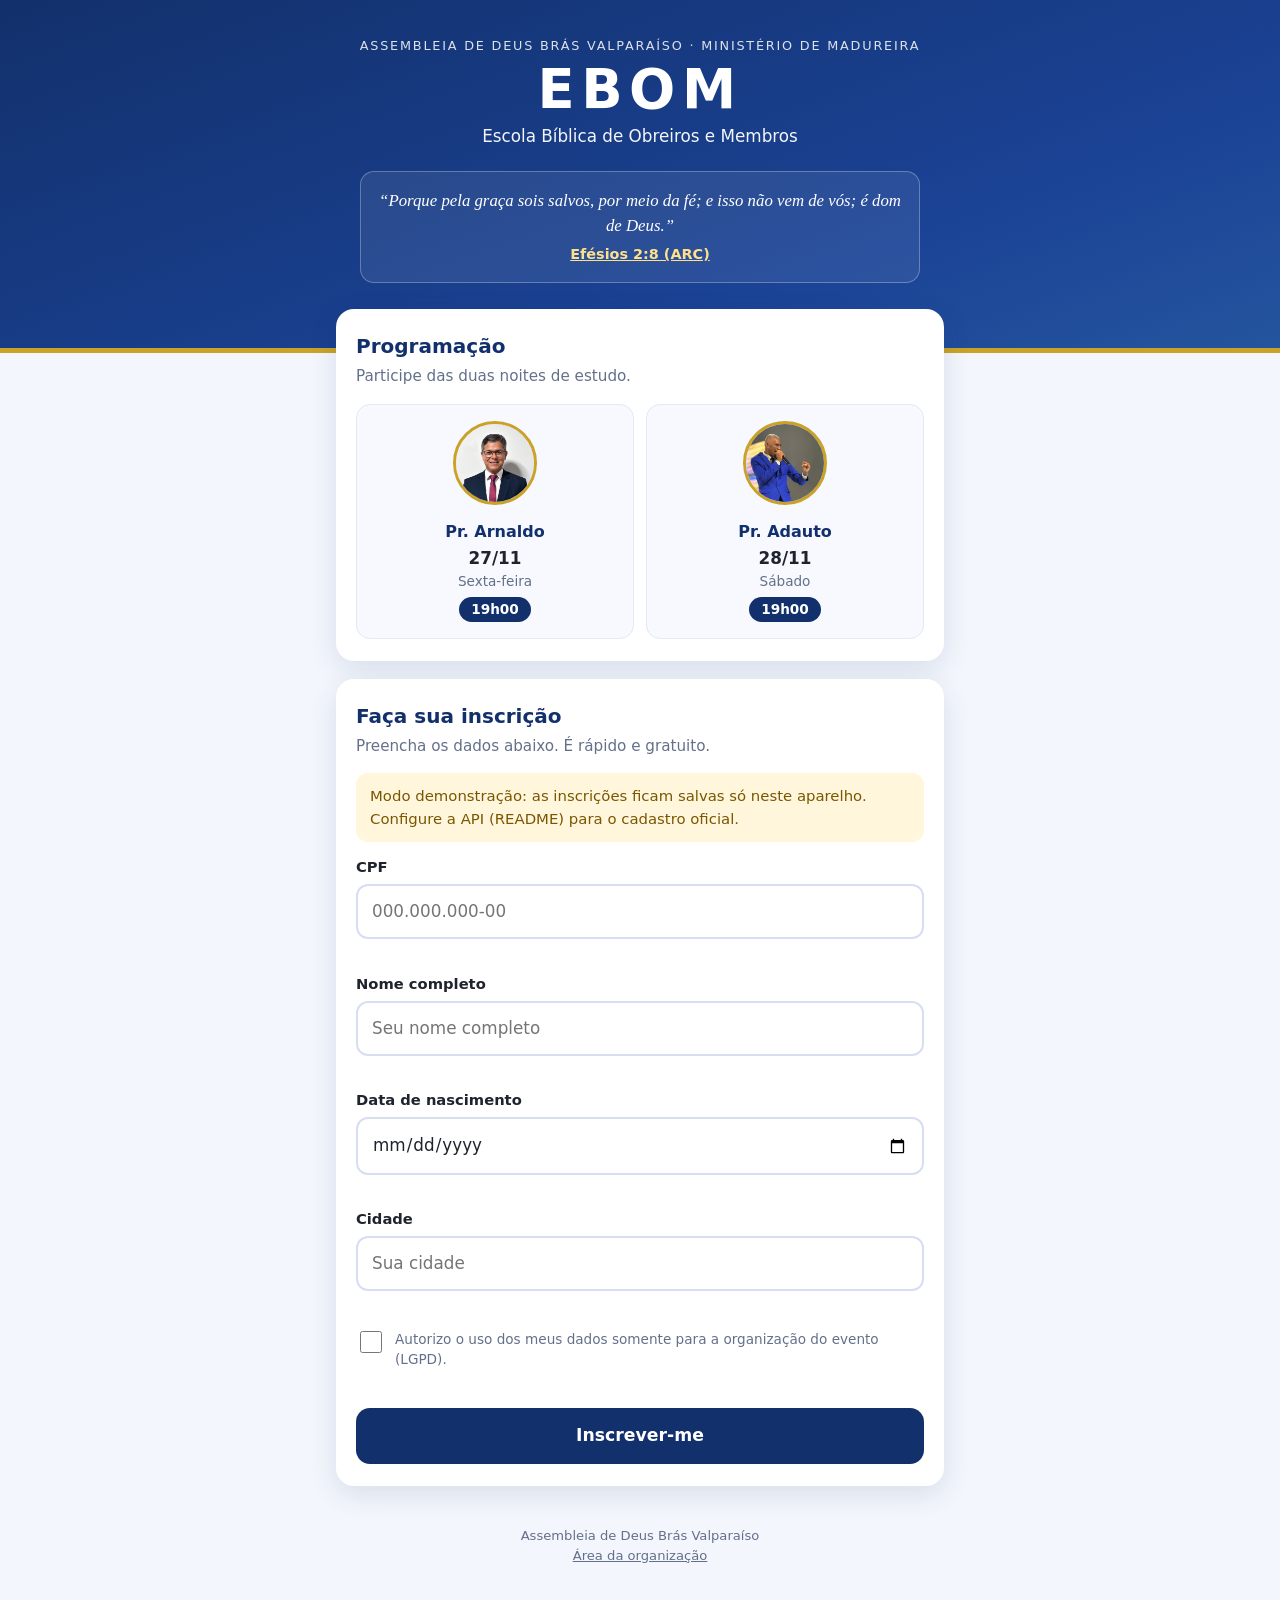
==== index.html @ 8effda09 "Add files via upload" ====
<!DOCTYPE html>
<html lang="pt-BR">
<head>
<meta charset="utf-8">
<meta name="viewport" content="width=device-width, initial-scale=1">
<meta name="theme-color" content="#12306b">
<title>EBOM 2026 — Inscrição</title>
<link rel="stylesheet" href="style.css">
</head>
<body>

<header class="hero">
  <div class="igreja" id="hIgreja"></div>
  <h1>EBOM</h1>
  <p class="sub">Escola Bíblica de Obreiros e Membros</p>
  <blockquote class="verse" style="margin-bottom:0">
    “<span id="hTema"></span>”
    <a id="hRef" target="_blank" rel="noopener"></a>
  </blockquote>
</header>

<main>
  <section class="card">
    <h2>Programação</h2>
    <p class="lead">Participe das duas noites de estudo.</p>
    <div class="dias" id="dias"></div>
  </section>

  <section class="card" id="formCard">
    <h2>Faça sua inscrição</h2>
    <p class="lead">Preencha os dados abaixo. É rápido e gratuito.</p>
    <div class="alerta demo hidden" id="demoAviso">Modo demonstração: as inscrições ficam salvas só neste aparelho. Configure a API (README) para o cadastro oficial.</div>

    <form id="form" novalidate autocomplete="off">
      <label for="cpf">CPF</label>
      <input id="cpf" inputmode="numeric" placeholder="000.000.000-00" maxlength="14" autocomplete="off">
      <div class="dica" id="dCpf"></div>

      <label for="nome">Nome completo</label>
      <input id="nome" placeholder="Seu nome completo" autocomplete="name">
      <div class="dica" id="dNome"></div>

      <label for="nasc">Data de nascimento</label>
      <input id="nasc" type="date" min="1900-01-01" autocomplete="bday">
      <div class="dica" id="dNasc"></div>

      <label for="cidade">Cidade</label>
      <input id="cidade" list="cidades" placeholder="Sua cidade" autocomplete="address-level2">
      <datalist id="cidades">
        <option>Valparaíso</option><option>Guararapes</option><option>Araçatuba</option>
        <option>Andradina</option><option>Birigui</option><option>Penápolis</option><option>Bilac</option>
      </datalist>
      <div class="dica" id="dCidade"></div>

      <label class="consent"><input type="checkbox" id="lgpd">
        <span>Autorizo o uso dos meus dados somente para a organização do evento (LGPD).</span></label>
      <div class="dica" id="dLgpd"></div>

      <div class="alerta erro hidden" id="erroGeral"></div>
      <button class="btn" id="btnEnviar" type="submit">Inscrever-me</button>
    </form>
  </section>

  <section class="card resultado hidden" id="resCard">
    <div class="selo" id="resSelo">✓</div>
    <h2 id="resTitulo"></h2>
    <p class="lead" id="resTexto"></p>
    <div class="resumo" id="resResumo"></div>
    <button class="btn ouro" id="btnAbrir" type="button">📄 Abrir comprovante (PDF)</button>
    <button class="btn claro" id="btnBaixar" type="button">⬇ Baixar comprovante</button>
    <button class="btn claro" id="btnNova" type="button">Nova inscrição</button>
  </section>
</main>

<footer>
  <span id="fRodape"></span><br>
  <a href="admin.html">Área da organização</a>
</footer>

<script src="config.js"></script>
<script src="common.js"></script>
<script>
(function(){
  const $ = (id)=>document.getElementById(id);
  const X = window.EBOM, E = X.E;

  /* ---- conteúdo do evento ---- */
  $('hIgreja').textContent = E.igreja + ' · ' + E.ministerio;
  $('hTema').textContent = E.tema;
  $('hRef').textContent = E.referencia + ' (ARC)'; $('hRef').href = E.referenciaUrl;
  $('fRodape').textContent = E.igreja;
  $('dias').innerHTML = E.dias.map(d=>`
    <div class="dia">
      <img src="${d.foto}" alt="${d.pastor}">
      <div class="pastor">${d.pastor}</div>
      <div class="data">${X.fmtData(d.data).slice(0,5)}</div>
      <div class="sem">${d.diaSemana}</div>
      <span class="hora">${d.hora.replace(':','h')}</span>
    </div>`).join('');
  if (X.Api.demo) $('demoAviso').classList.remove('hidden');

  /* ---- máscara e verificação do CPF ---- */
  const cpf = $('cpf');
  cpf.addEventListener('input', ()=>{ cpf.value = X.fmtCpf(cpf.value); dica('dCpf',''); cpf.classList.remove('invalido'); });
  cpf.addEventListener('blur', async ()=>{
    if (X.onlyDigits(cpf.value).length !== 11) return;
    if (!X.validaCpf(cpf.value)) return dica('dCpf','CPF inválido. Confira os números.','erro', cpf);
    try {
      const r = await X.Api.call({acao:'existe', cpf: X.onlyDigits(cpf.value)});
      if (r.ok && r.existe) dica('dCpf','Este CPF já está inscrito. Informe a data de nascimento para abrir seu comprovante.','aviso');
    } catch(e){}
  });

  function dica(id, msg, tipo, campo){
    const el = $(id); el.textContent = msg; el.className = 'dica' + (tipo ? ' '+tipo : '');
    if (campo) campo.classList.toggle('invalido', tipo==='erro');
  }

  /* ---- envio ---- */
  let docAtual = null;
  $('form').addEventListener('submit', async (ev)=>{
    ev.preventDefault();
    $('erroGeral').classList.add('hidden');
    let ok = true;
    const v = { cpf:X.onlyDigits(cpf.value), nome:X.limpa($('nome').value), nascimento:$('nasc').value, cidade:X.limpa($('cidade').value) };
    ['dCpf','dNome','dNasc','dCidade','dLgpd'].forEach(i=>dica(i,''));
    if (!X.validaCpf(v.cpf))            { dica('dCpf','Informe um CPF válido.','erro',cpf); ok=false; }
    if (!X.validaNome(v.nome))          { dica('dNome','Informe nome e sobrenome (somente letras).','erro',$('nome')); ok=false; }
    if (!X.validaNascimento(v.nascimento)) { dica('dNasc','Informe uma data de nascimento válida.','erro',$('nasc')); ok=false; }
    if (!X.validaCidade(v.cidade))      { dica('dCidade','Informe sua cidade.','erro',$('cidade')); ok=false; }
    if (!$('lgpd').checked)             { dica('dLgpd','Marque a autorização para continuar.','erro'); ok=false; }
    if (!ok) return;

    const btn = $('btnEnviar'); btn.disabled = true; btn.textContent = 'Enviando…';
    try {
      const r = await X.Api.call({acao:'inscrever', ...v, consentimento:true});
      if (!r.ok) {
        const g = $('erroGeral'); g.textContent = r.erro || 'Não foi possível concluir a inscrição.'; g.classList.remove('hidden');
        if (r.codigo === 'CPF_EXISTE') dica('dNasc','Confira a data de nascimento usada na inscrição.','erro',$('nasc'));
        return;
      }
      await mostrarResultado(r.registro, r.jaCadastrado);
    } catch(e){
      const g = $('erroGeral'); g.textContent = 'Sem conexão com o servidor. Verifique a internet e tente novamente.'; g.classList.remove('hidden');
    } finally { btn.disabled = false; btn.textContent = 'Inscrever-me'; }
  });

  async function mostrarResultado(reg, ja){
    $('formCard').classList.add('hidden'); $('resCard').classList.remove('hidden');
    $('resSelo').textContent = ja ? '!' : '✓'; $('resSelo').classList.toggle('aviso', !!ja);
    $('resTitulo').textContent = ja ? 'Você já está inscrito(a)!' : 'Inscrição confirmada!';
    $('resTexto').textContent = ja ? 'Encontramos seu cadastro. Abra seu comprovante abaixo.' : 'Que a graça do Senhor te acompanhe. Guarde seu comprovante.';
    $('resResumo').innerHTML = `
      <div><span>Protocolo</span><b>${reg.protocolo}</b></div>
      <div><span>Nome</span><b>${esc(reg.nome)}</b></div>
      <div><span>CPF</span><b>${X.maskCpf(reg.cpf)}</b></div>
      <div><span>Cidade</span><b>${esc(reg.cidade)}</b></div>`;
    window.scrollTo({top:0,behavior:'smooth'});
    $('btnAbrir').disabled = $('btnBaixar').disabled = true;
    try {
      docAtual = await X.gerarComprovante(reg);
      $('btnAbrir').disabled = $('btnBaixar').disabled = false;
      // no computador abre automaticamente; no celular o toque no botão evita bloqueio do navegador
      if (window.matchMedia('(pointer:fine)').matches) abrir();
    } catch(e){ const g=$('resTexto'); g.textContent='Inscrição registrada, mas não foi possível gerar o PDF agora. Tente novamente com internet.'; }
    $('btnBaixar').dataset.nome = `Comprovante-EBOM-${reg.protocolo}.pdf`;
  }
  function abrir(){ if(!docAtual) return; const w = window.open(docAtual.output('bloburl'),'_blank'); if(!w) baixar(); }
  function baixar(){ if(docAtual) docAtual.save($('btnBaixar').dataset.nome || 'Comprovante-EBOM.pdf'); }
  $('btnAbrir').onclick = abrir; $('btnBaixar').onclick = baixar;
  $('btnNova').onclick = ()=>{ $('form').reset(); ['dCpf','dNome','dNasc','dCidade','dLgpd'].forEach(i=>dica(i,'')); $('resCard').classList.add('hidden'); $('formCard').classList.remove('hidden'); docAtual=null; window.scrollTo({top:0}); };
  const esc = (s)=>String(s).replace(/[&<>"]/g,c=>({'&':'&amp;','<':'&lt;','>':'&gt;','"':'&quot;'}[c]));
})();
</script>
</body>
</html>
---- style.css ----
:root{
  --azul:#12306b; --azul2:#1d4aa3; --dourado:#c9a227; --fundo:#f3f6fc; --texto:#1e232d; --cinza:#64708a;
  --ok:#1a7f4b; --erro:#b3261e; --raio:18px; --sombra:0 8px 28px rgba(18,48,107,.12);
}
*{box-sizing:border-box}
html{-webkit-text-size-adjust:100%}
body{margin:0;font-family:system-ui,-apple-system,"Segoe UI",Roboto,Arial,sans-serif;background:var(--fundo);color:var(--texto);line-height:1.5}
a{color:var(--azul2)}
.hidden{display:none!important}

.hero{background:linear-gradient(160deg,var(--azul) 0%,#1b4396 70%,#25559e 100%);color:#fff;text-align:center;padding:36px 20px 70px;position:relative}
.hero::after{content:"";position:absolute;left:0;right:0;bottom:0;height:5px;background:var(--dourado)}
.hero .igreja{font-size:.8rem;letter-spacing:.14em;text-transform:uppercase;opacity:.85}
.hero h1{margin:8px 0 0;font-size:3.4rem;letter-spacing:.12em;line-height:1}
.hero .sub{margin:6px 0 0;font-size:1.05rem;opacity:.95}
.verse{max-width:560px;margin:22px auto 0;padding:16px 18px;border:1px solid rgba(255,255,255,.28);border-radius:14px;background:rgba(255,255,255,.08);font-family:Georgia,serif;font-style:italic;font-size:1.05rem}
.verse a{display:block;margin-top:6px;color:#ffe08a;font-style:normal;font-family:system-ui,sans-serif;font-size:.9rem;font-weight:600}

main{max-width:640px;margin:-44px auto 40px;padding:0 16px;position:relative}
.card{background:#fff;border-radius:var(--raio);box-shadow:var(--sombra);padding:22px 20px;margin-bottom:18px}
.card h2{margin:0 0 4px;font-size:1.25rem;color:var(--azul)}
.card .lead{margin:0 0 16px;color:var(--cinza);font-size:.95rem}

.dias{display:grid;grid-template-columns:1fr 1fr;gap:12px}
.dia{text-align:center;padding:16px 8px;border-radius:14px;background:#f7f9fe;border:1px solid #e1e8f6}
.dia img{width:84px;height:84px;object-fit:cover;object-position:center 18%;border-radius:50%;border:3px solid var(--dourado);background:#dde5f5}
.dia .pastor{font-weight:700;color:var(--azul);margin-top:8px}
.dia .data{font-size:1.05rem;font-weight:700;margin-top:2px}
.dia .sem{font-size:.85rem;color:var(--cinza)}
.dia .hora{display:inline-block;margin-top:6px;padding:2px 12px;border-radius:99px;background:var(--azul);color:#fff;font-size:.85rem;font-weight:600}

label{display:block;font-weight:600;font-size:.92rem;margin:14px 0 6px}
input{width:100%;font:inherit;font-size:1.05rem;padding:13px 14px;border:2px solid #d7def0;border-radius:12px;background:#fff;color:var(--texto);transition:border-color .15s,box-shadow .15s}
input:focus{outline:none;border-color:var(--azul2);box-shadow:0 0 0 4px rgba(29,74,163,.15)}
input.invalido{border-color:var(--erro)}
.dica{font-size:.82rem;margin-top:5px;min-height:1.1em;color:var(--cinza)}
.dica.erro{color:var(--erro)}
.dica.aviso{color:#8a5a00}
.consent{display:flex;gap:10px;align-items:flex-start;font-weight:400;font-size:.85rem;color:var(--cinza);margin-top:18px}
.consent input{width:22px;height:22px;margin-top:2px;flex:none;accent-color:var(--azul)}

.btn{display:block;width:100%;margin-top:18px;padding:15px 18px;border:0;border-radius:14px;font:inherit;font-size:1.08rem;font-weight:700;cursor:pointer;background:var(--azul);color:#fff;text-align:center;text-decoration:none;transition:transform .1s,background .15s}
.btn:hover{background:var(--azul2)}
.btn:active{transform:scale(.98)}
.btn:disabled{opacity:.6;cursor:wait}
.btn.ouro{background:var(--dourado);color:#241b00}
.btn.ouro:hover{background:#d8b43a}
.btn.claro{background:#eaf0fb;color:var(--azul)}
.btn.claro:hover{background:#dbe5f7}

.alerta{border-radius:12px;padding:12px 14px;font-size:.93rem;margin-top:14px}
.alerta.erro{background:#fdeceb;color:var(--erro)}
.alerta.demo{background:#fff6dc;color:#7a5600}

.resultado{text-align:center}
.selo{width:70px;height:70px;border-radius:50%;margin:0 auto 10px;display:grid;place-items:center;font-size:2.2rem;color:#fff;background:var(--ok)}
.selo.aviso{background:var(--dourado);color:#241b00}
.resultado h2{font-size:1.4rem}
.resumo{text-align:left;background:#f7f9fe;border:1px solid #e1e8f6;border-radius:12px;padding:12px 14px;margin:16px 0 0;font-size:.95rem}
.resumo div{display:flex;justify-content:space-between;gap:10px;padding:4px 0;border-bottom:1px dashed #dbe3f3}
.resumo div:last-child{border:0}
.resumo b{color:var(--azul)}

footer{text-align:center;color:var(--cinza);font-size:.82rem;padding:0 16px 36px}
footer a{color:var(--cinza)}

/* admin */
.wide{max-width:1100px}
.kpis{display:grid;grid-template-columns:repeat(auto-fit,minmax(150px,1fr));gap:12px;margin-bottom:16px}
.kpi{background:#f7f9fe;border:1px solid #e1e8f6;border-radius:14px;padding:14px;text-align:center}
.kpi b{display:block;font-size:2rem;color:var(--azul);line-height:1.1}
.kpi span{font-size:.82rem;color:var(--cinza)}
.barra{display:flex;flex-wrap:wrap;gap:10px;margin-bottom:12px}
.barra input{flex:1 1 220px}
.barra .btn{margin:0;width:auto;flex:0 0 auto;padding:12px 16px;font-size:.95rem}
.tabela{overflow-x:auto;border-radius:12px;border:1px solid #e1e8f6}
table{border-collapse:collapse;width:100%;font-size:.9rem;min-width:760px}
th{background:var(--azul);color:#fff;text-align:left;padding:10px;position:sticky;top:0}
td{padding:9px 10px;border-bottom:1px solid #edf1fa}
tr:nth-child(even) td{background:#f7f9fe}

@media (max-width:420px){
  .hero h1{font-size:2.8rem}
  .dia img{width:70px;height:70px}
  .dias{gap:8px}
}
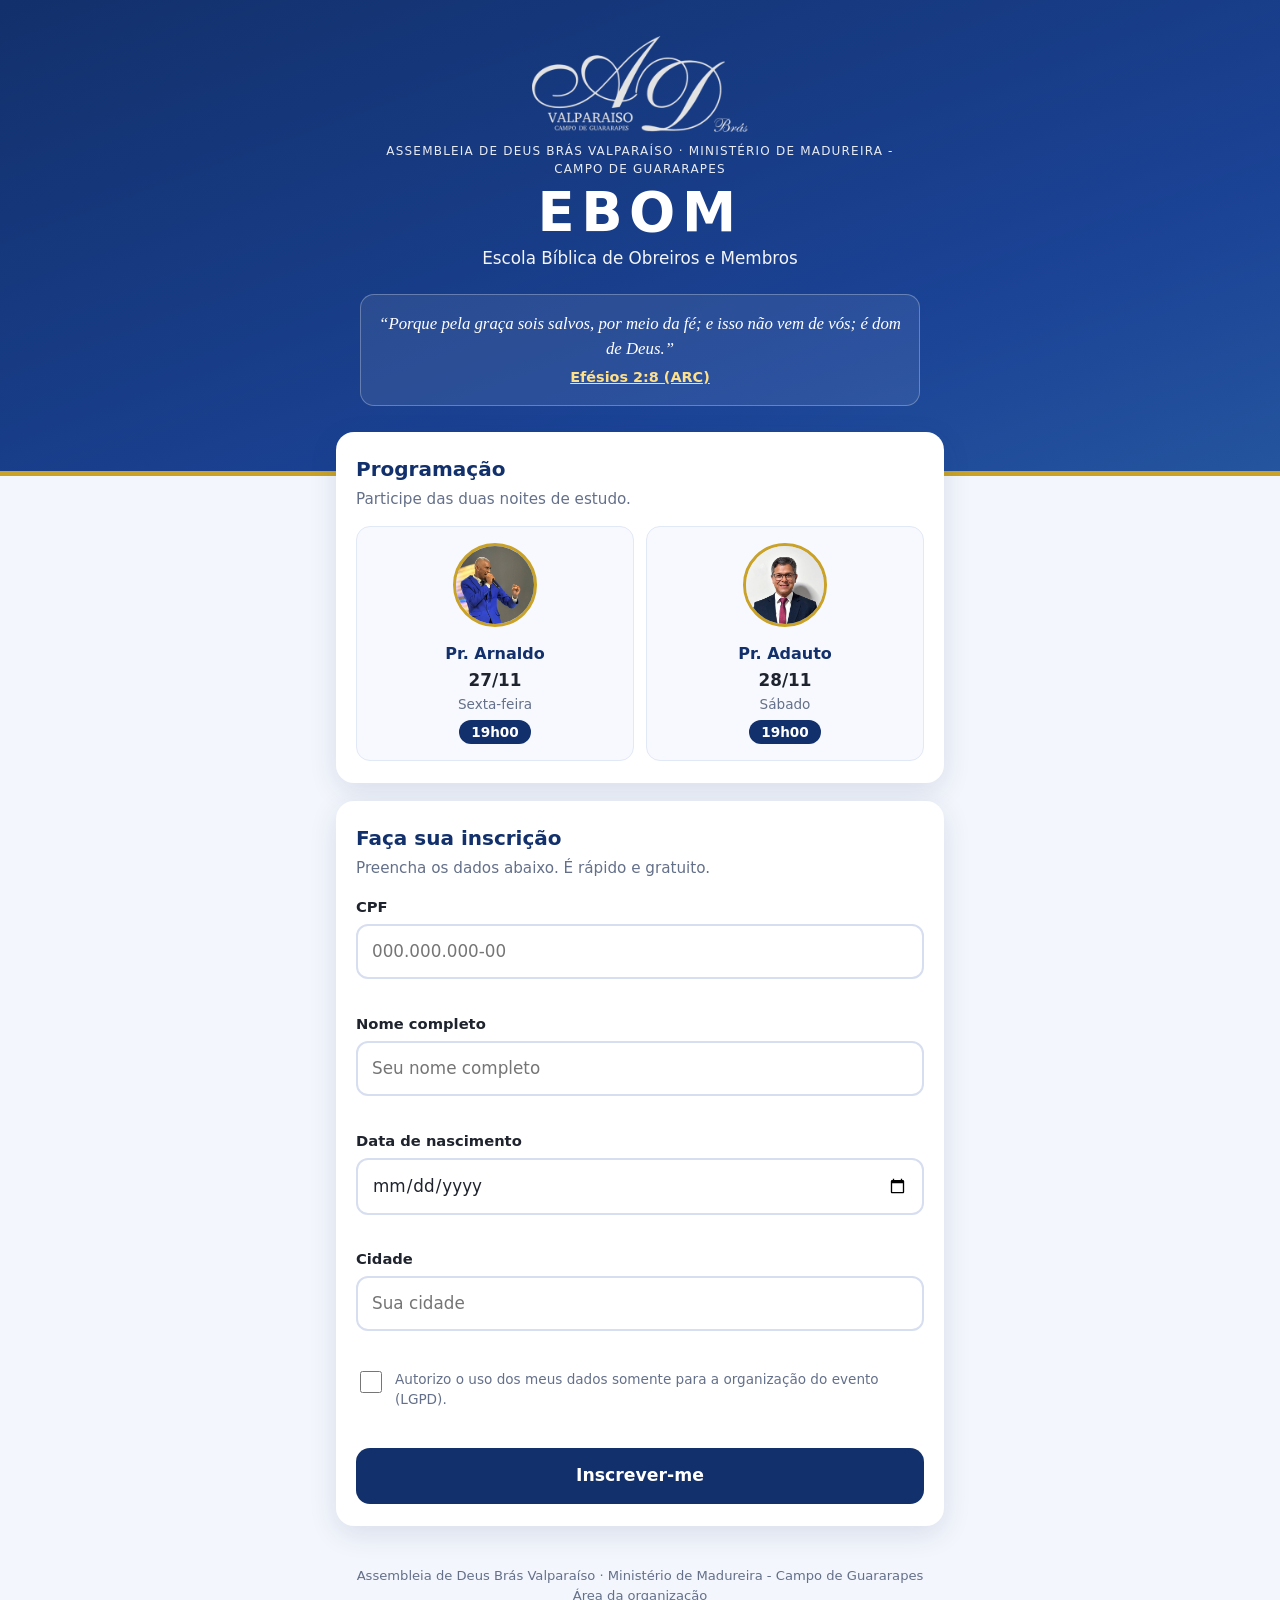
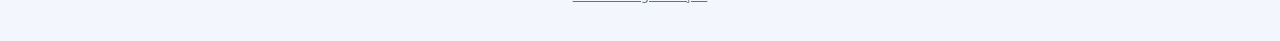
==== commit 463dba85: "Adiciona logo da igreja e novo nome (Campo de Guararapes) Co-Authored-By: Claude Sonnet 5.5 <noreply" ====
--- a/index.html
+++ b/index.html
@@ -10,6 +10,7 @@
 <body>
 
 <header class="hero">
+  <img class="logo" id="hLogo" alt="Assembleia de Deus Brás Valparaíso">
   <div class="igreja" id="hIgreja"></div>
   <h1>EBOM</h1>
   <p class="sub">Escola Bíblica de Obreiros e Membros</p>
@@ -85,10 +86,11 @@
   const X = window.EBOM, E = X.E;
 
   /* ---- conteúdo do evento ---- */
+  $('hLogo').src = E.logo;
   $('hIgreja').textContent = E.igreja + ' · ' + E.ministerio;
   $('hTema').textContent = E.tema;
   $('hRef').textContent = E.referencia + ' (ARC)'; $('hRef').href = E.referenciaUrl;
-  $('fRodape').textContent = E.igreja;
+  $('fRodape').textContent = E.igreja + ' · ' + E.ministerio;
   $('dias').innerHTML = E.dias.map(d=>`
     <div class="dia">
       <img src="${d.foto}" alt="${d.pastor}">
--- a/style.css
+++ b/style.css
@@ -10,7 +10,8 @@
 
 .hero{background:linear-gradient(160deg,var(--azul) 0%,#1b4396 70%,#25559e 100%);color:#fff;text-align:center;padding:36px 20px 70px;position:relative}
 .hero::after{content:"";position:absolute;left:0;right:0;bottom:0;height:5px;background:var(--dourado)}
-.hero .igreja{font-size:.8rem;letter-spacing:.14em;text-transform:uppercase;opacity:.85}
+.hero .logo{display:block;margin:0 auto 10px;height:96px;width:auto;max-width:80%;object-fit:contain}
+.hero .igreja{font-size:.75rem;letter-spacing:.1em;text-transform:uppercase;opacity:.9;line-height:1.5;max-width:520px;margin:0 auto}
 .hero h1{margin:8px 0 0;font-size:3.4rem;letter-spacing:.12em;line-height:1}
 .hero .sub{margin:6px 0 0;font-size:1.05rem;opacity:.95}
 .verse{max-width:560px;margin:22px auto 0;padding:16px 18px;border:1px solid rgba(255,255,255,.28);border-radius:14px;background:rgba(255,255,255,.08);font-family:Georgia,serif;font-style:italic;font-size:1.05rem}
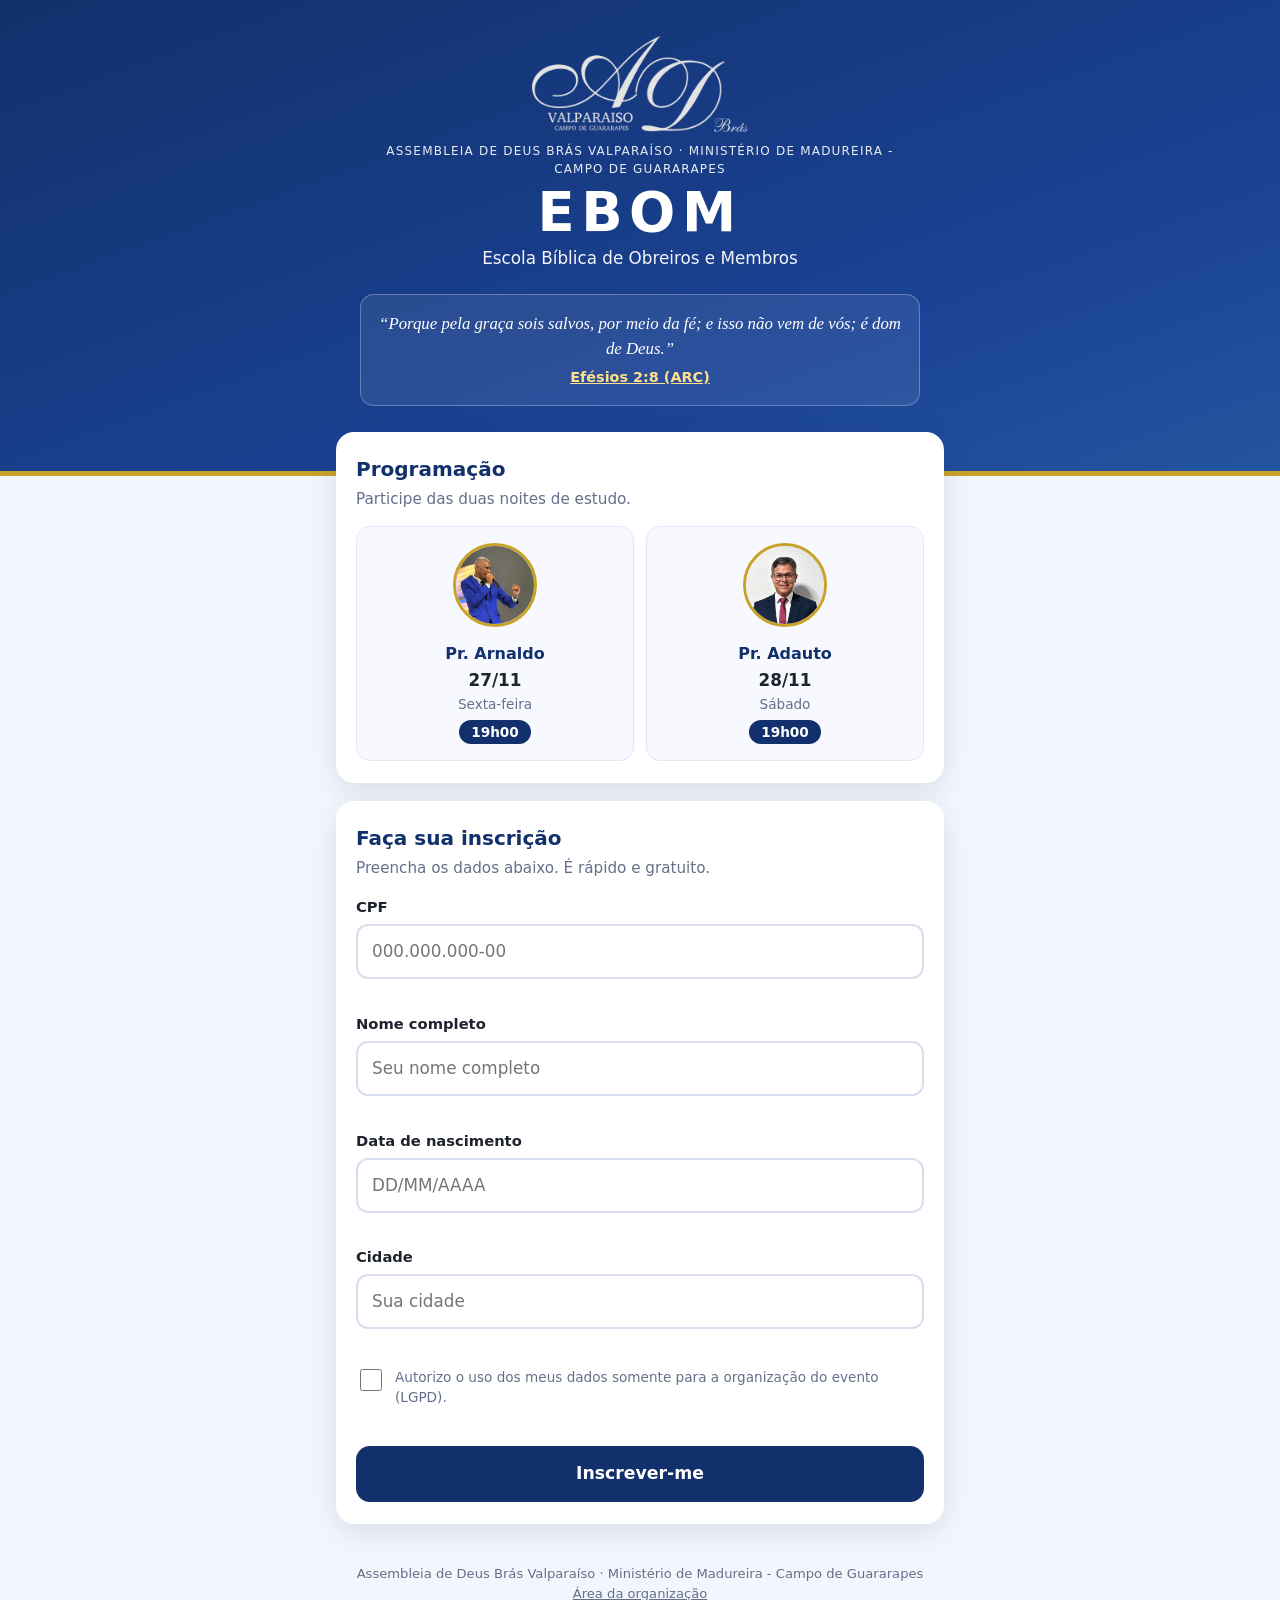
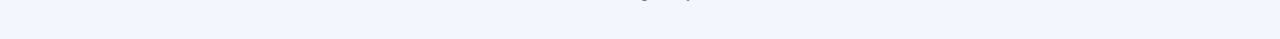
==== commit 03e8cfe0: "Data de nascimento digitável (DD/MM/AAAA) com máscara Co-Authored-By: Claude Sonnet 5.5 <noreply@ant" ====
--- a/index.html
+++ b/index.html
@@ -42,7 +42,7 @@
       <div class="dica" id="dNome"></div>
 
       <label for="nasc">Data de nascimento</label>
-      <input id="nasc" type="date" min="1900-01-01" autocomplete="bday">
+      <input id="nasc" type="text" inputmode="numeric" maxlength="10" placeholder="DD/MM/AAAA" autocomplete="bday">
       <div class="dica" id="dNasc"></div>
 
       <label for="cidade">Cidade</label>
@@ -84,6 +84,12 @@
 (function(){
   const $ = (id)=>document.getElementById(id);
   const X = window.EBOM, E = X.E;
+    // Data de nascimento digitada (DD/MM/AAAA) com máscara automática
+    function nascIso(){ const m=($('nasc').value||'').match(/^(\d{2})\/(\d{2})\/(\d{4})$/); return m ? m[3]+'-'+m[2]+'-'+m[1] : ''; }
+    $('nasc').addEventListener('input', e => {
+      const d = e.target.value.replace(/\D/g,'').slice(0,8);
+      e.target.value = d.length>4 ? d.slice(0,2)+'/'+d.slice(2,4)+'/'+d.slice(4) : d.length>2 ? d.slice(0,2)+'/'+d.slice(2) : d;
+    });
 
   /* ---- conteúdo do evento ---- */
   $('hLogo').src = E.logo;
@@ -124,7 +130,7 @@
     ev.preventDefault();
     $('erroGeral').classList.add('hidden');
     let ok = true;
-    const v = { cpf:X.onlyDigits(cpf.value), nome:X.limpa($('nome').value), nascimento:$('nasc').value, cidade:X.limpa($('cidade').value) };
+    const v = { cpf:X.onlyDigits(cpf.value), nome:X.limpa($('nome').value), nascimento:nascIso(), cidade:X.limpa($('cidade').value) };
     ['dCpf','dNome','dNasc','dCidade','dLgpd'].forEach(i=>dica(i,''));
     if (!X.validaCpf(v.cpf))            { dica('dCpf','Informe um CPF válido.','erro',cpf); ok=false; }
     if (!X.validaNome(v.nome))          { dica('dNome','Informe nome e sobrenome (somente letras).','erro',$('nome')); ok=false; }
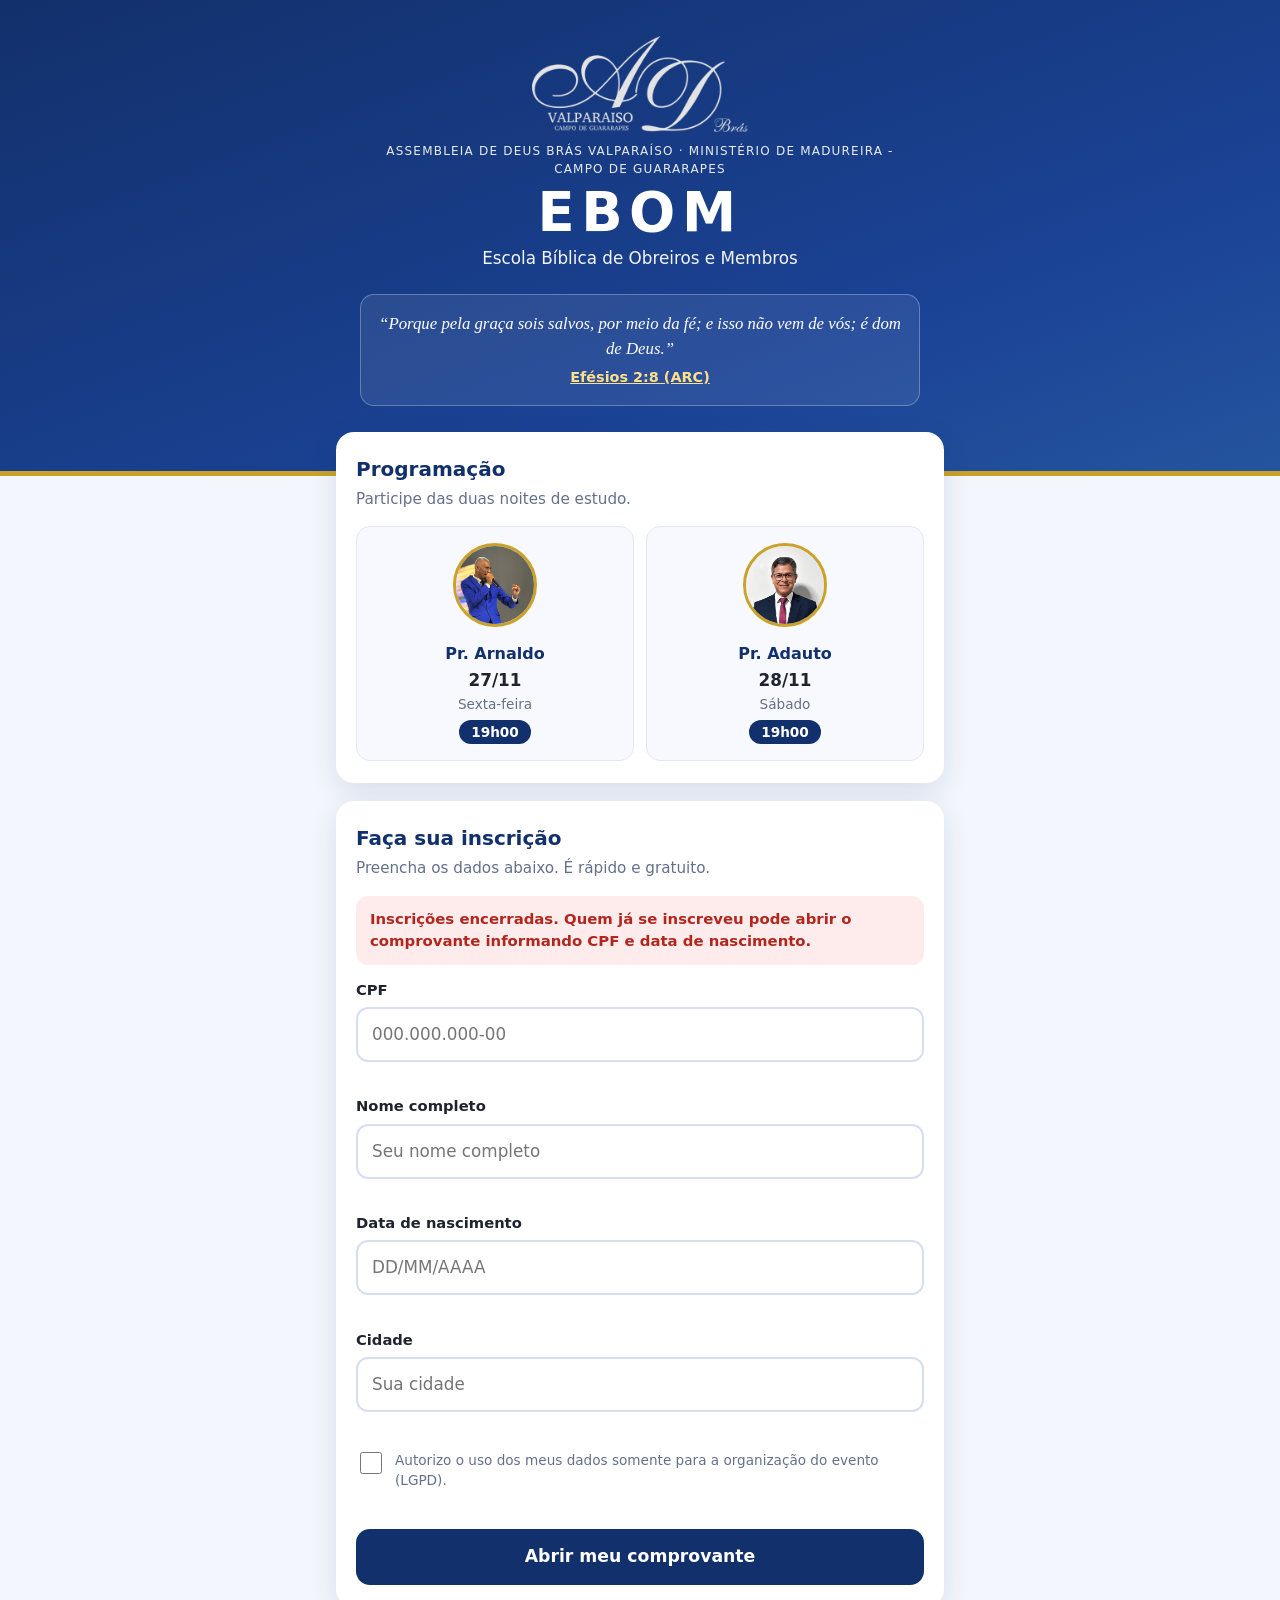
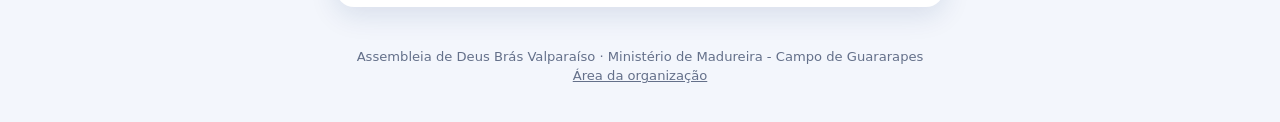
==== commit 99de3837: "Encerra inscrições às 15h30 de 27/11 (site e servidor) Co-Authored-By: Claude Sonnet 5.5 <noreply@an" ====
--- a/index.html
+++ b/index.html
@@ -30,6 +30,7 @@
   <section class="card" id="formCard">
     <h2>Faça sua inscrição</h2>
     <p class="lead">Preencha os dados abaixo. É rápido e gratuito.</p>
+    <div class="alerta aviso hidden" id="prazoAviso"></div>
     <div class="alerta demo hidden" id="demoAviso">Modo demonstração: as inscrições ficam salvas só neste aparelho. Configure a API (README) para o cadastro oficial.</div>
 
     <form id="form" novalidate autocomplete="off">
@@ -107,6 +108,23 @@
     </div>`).join('');
   if (X.Api.demo) $('demoAviso').classList.remove('hidden');
 
+  /* ---- prazo das inscrições (horário de Brasília) ---- */
+  const FIM = window.EBOM_CONFIG.ENCERRA_EM ? new Date(window.EBOM_CONFIG.ENCERRA_EM) : null;
+  const encerrado = ()=> FIM && Date.now() >= FIM.getTime();
+  function prazo(){
+    const el = $('prazoAviso'); if(!FIM) return;
+    el.classList.remove('hidden', 'fim', 'aviso');
+    if (encerrado()) {
+      el.classList.add('fim');
+      el.textContent = 'Inscrições encerradas. Quem já se inscreveu pode abrir o comprovante informando CPF e data de nascimento.';
+      $('btnEnviar').textContent = 'Abrir meu comprovante';
+    } else {
+      el.classList.add('aviso');
+      el.textContent = 'Inscrições abertas até as 15h30 de hoje (27/11).';
+    }
+  }
+  prazo(); setInterval(prazo, 30000);
+
   /* ---- máscara e verificação do CPF ---- */
   const cpf = $('cpf');
   cpf.addEventListener('input', ()=>{ cpf.value = X.fmtCpf(cpf.value); dica('dCpf',''); cpf.classList.remove('invalido'); });
@@ -150,7 +168,7 @@
       await mostrarResultado(r.registro, r.jaCadastrado);
     } catch(e){
       const g = $('erroGeral'); g.textContent = 'Sem conexão com o servidor. Verifique a internet e tente novamente.'; g.classList.remove('hidden');
-    } finally { btn.disabled = false; btn.textContent = 'Inscrever-me'; }
+    } finally { btn.disabled = false; btn.textContent = encerrado() ? 'Abrir meu comprovante' : 'Inscrever-me'; }
   });
 
   async function mostrarResultado(reg, ja){
--- a/style.css
+++ b/style.css
@@ -51,6 +51,8 @@
 
 .alerta{border-radius:12px;padding:12px 14px;font-size:.93rem;margin-top:14px}
 .alerta.erro{background:#fdeceb;color:var(--erro)}
+.alerta.aviso{background:#eaf0fc;color:#12306b}
+.alerta.fim{background:#fdeceb;color:var(--erro);font-weight:600}
 .alerta.demo{background:#fff6dc;color:#7a5600}
 
 .resultado{text-align:center}
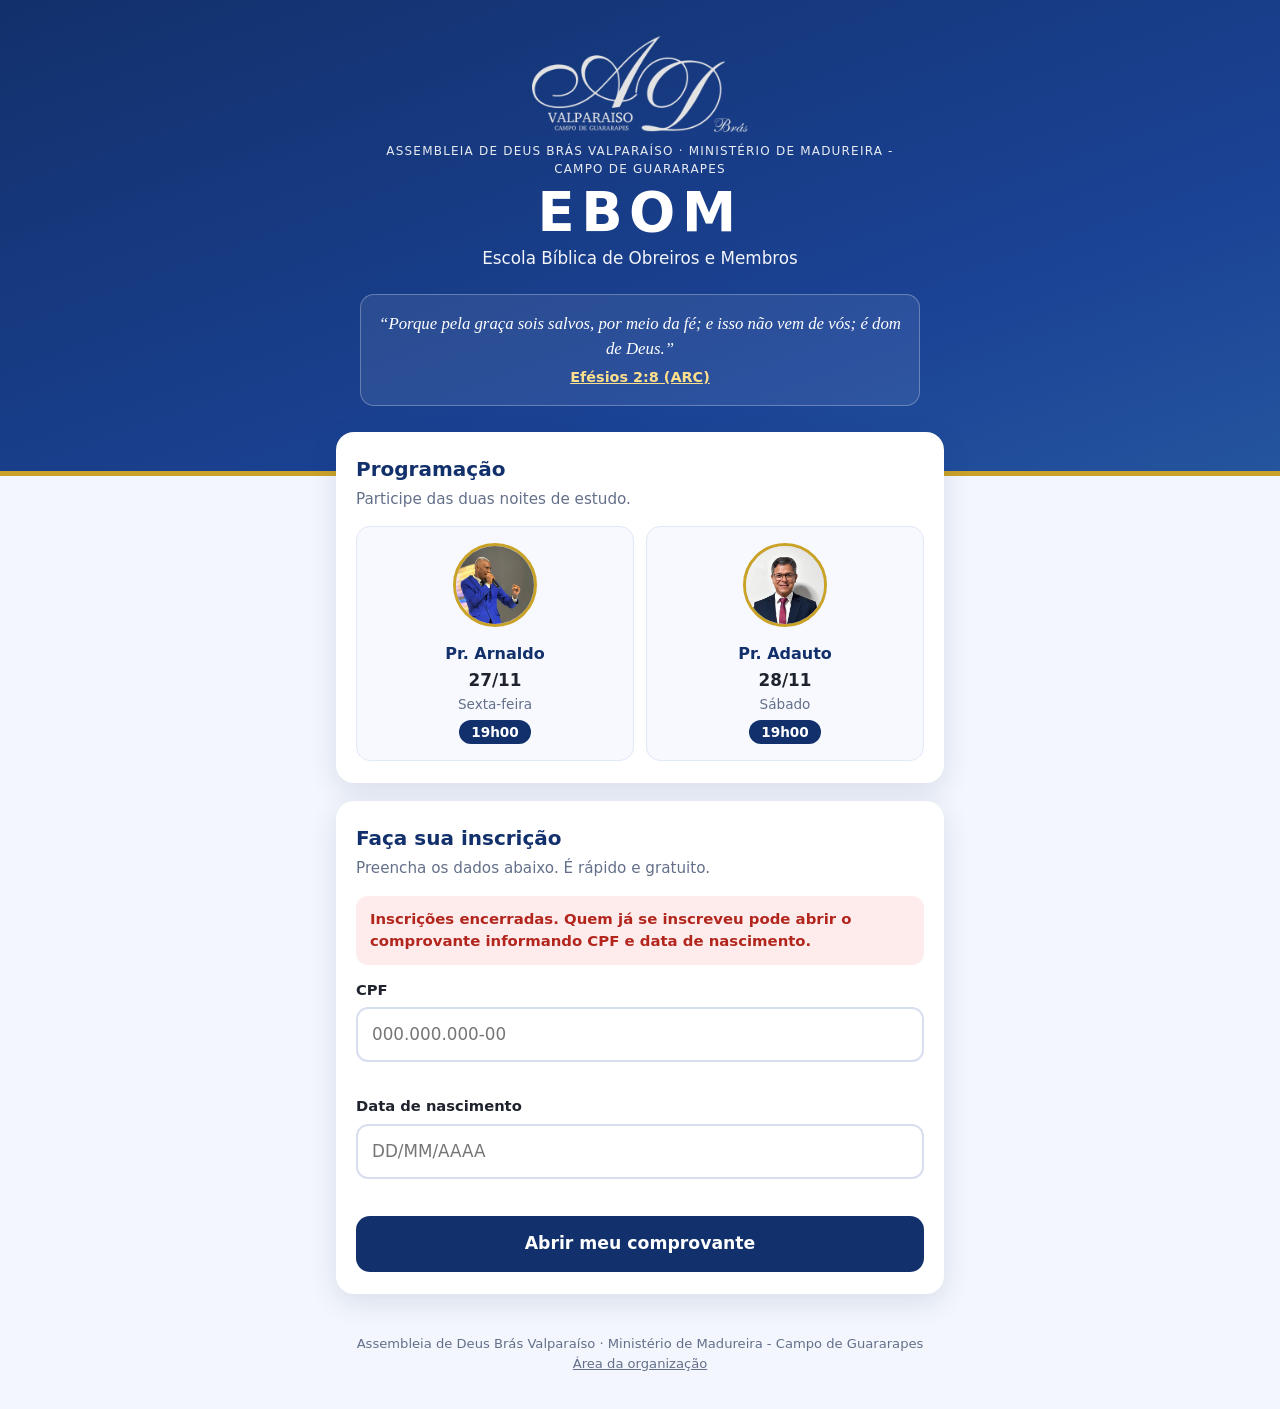
==== commit d679aac4: "Após o encerramento, comprovante só com CPF e data de nascimento Co-Authored-By: Claude Sonnet 5.5 <" ====
--- a/index.html
+++ b/index.html
@@ -38,14 +38,17 @@
       <input id="cpf" inputmode="numeric" placeholder="000.000.000-00" maxlength="14" autocomplete="off">
       <div class="dica" id="dCpf"></div>
 
+      <div id="cNome">
       <label for="nome">Nome completo</label>
       <input id="nome" placeholder="Seu nome completo" autocomplete="name">
       <div class="dica" id="dNome"></div>
+      </div>
 
       <label for="nasc">Data de nascimento</label>
       <input id="nasc" type="text" inputmode="numeric" maxlength="10" placeholder="DD/MM/AAAA" autocomplete="bday">
       <div class="dica" id="dNasc"></div>
 
+      <div id="cResto">
       <label for="cidade">Cidade</label>
       <input id="cidade" list="cidades" placeholder="Sua cidade" autocomplete="address-level2">
       <datalist id="cidades">
@@ -57,6 +60,7 @@
       <label class="consent"><input type="checkbox" id="lgpd">
         <span>Autorizo o uso dos meus dados somente para a organização do evento (LGPD).</span></label>
       <div class="dica" id="dLgpd"></div>
+      </div>
 
       <div class="alerta erro hidden" id="erroGeral"></div>
       <button class="btn" id="btnEnviar" type="submit">Inscrever-me</button>
@@ -110,6 +114,7 @@
 
   /* ---- prazo das inscrições (horário de Brasília) ---- */
   const FIM = window.EBOM_CONFIG.ENCERRA_EM ? new Date(window.EBOM_CONFIG.ENCERRA_EM) : null;
+  let legado = false; // servidor ainda sem a ação 'comprovante': volta ao formulário completo
   const encerrado = ()=> FIM && Date.now() >= FIM.getTime();
   function prazo(){
     const el = $('prazoAviso'); if(!FIM) return;
@@ -118,6 +123,7 @@
       el.classList.add('fim');
       el.textContent = 'Inscrições encerradas. Quem já se inscreveu pode abrir o comprovante informando CPF e data de nascimento.';
       $('btnEnviar').textContent = 'Abrir meu comprovante';
+      if (!legado) { $('cNome').classList.add('hidden'); $('cResto').classList.add('hidden'); }
     } else {
       el.classList.add('aviso');
       el.textContent = 'Inscrições abertas até as 15h30 de hoje (27/11).';
@@ -148,6 +154,7 @@
     ev.preventDefault();
     $('erroGeral').classList.add('hidden');
     let ok = true;
+    if (encerrado() && !legado) return comprovanteSo();
     const v = { cpf:X.onlyDigits(cpf.value), nome:X.limpa($('nome').value), nascimento:nascIso(), cidade:X.limpa($('cidade').value) };
     ['dCpf','dNome','dNasc','dCidade','dLgpd'].forEach(i=>dica(i,''));
     if (!X.validaCpf(v.cpf))            { dica('dCpf','Informe um CPF válido.','erro',cpf); ok=false; }
@@ -170,6 +177,26 @@
       const g = $('erroGeral'); g.textContent = 'Sem conexão com o servidor. Verifique a internet e tente novamente.'; g.classList.remove('hidden');
     } finally { btn.disabled = false; btn.textContent = encerrado() ? 'Abrir meu comprovante' : 'Inscrever-me'; }
   });
+
+  /* ---- após o encerramento: só CPF + data de nascimento ---- */
+  async function comprovanteSo(){
+    const c = X.onlyDigits(cpf.value), n = nascIso();
+    ['dCpf','dNasc'].forEach(i=>dica(i,''));
+    let ok = true;
+    if (!X.validaCpf(c))        { dica('dCpf','Informe um CPF válido.','erro',cpf); ok=false; }
+    if (!X.validaNascimento(n)) { dica('dNasc','Informe uma data de nascimento válida.','erro',$('nasc')); ok=false; }
+    if (!ok) return;
+    const btn = $('btnEnviar'); btn.disabled = true; btn.textContent = 'Buscando…';
+    const g = $('erroGeral');
+    try {
+      const r = await X.Api.call({acao:'comprovante', cpf:c, nascimento:n});
+      if (!r.ok && r.erro === 'Ação desconhecida.') { legado = true; $('cNome').classList.remove('hidden'); $('cResto').classList.remove('hidden'); g.textContent = 'Preencha também nome e cidade para abrir o comprovante.'; g.classList.remove('hidden'); return; }
+      if (!r.ok) { g.textContent = r.erro || 'Não foi possível abrir o comprovante.'; g.classList.remove('hidden'); return; }
+      await mostrarResultado(r.registro, true);
+    } catch(e){
+      g.textContent = 'Sem conexão com o servidor. Verifique a internet e tente novamente.'; g.classList.remove('hidden');
+    } finally { btn.disabled = false; btn.textContent = 'Abrir meu comprovante'; }
+  }
 
   async function mostrarResultado(reg, ja){
     $('formCard').classList.add('hidden'); $('resCard').classList.remove('hidden');
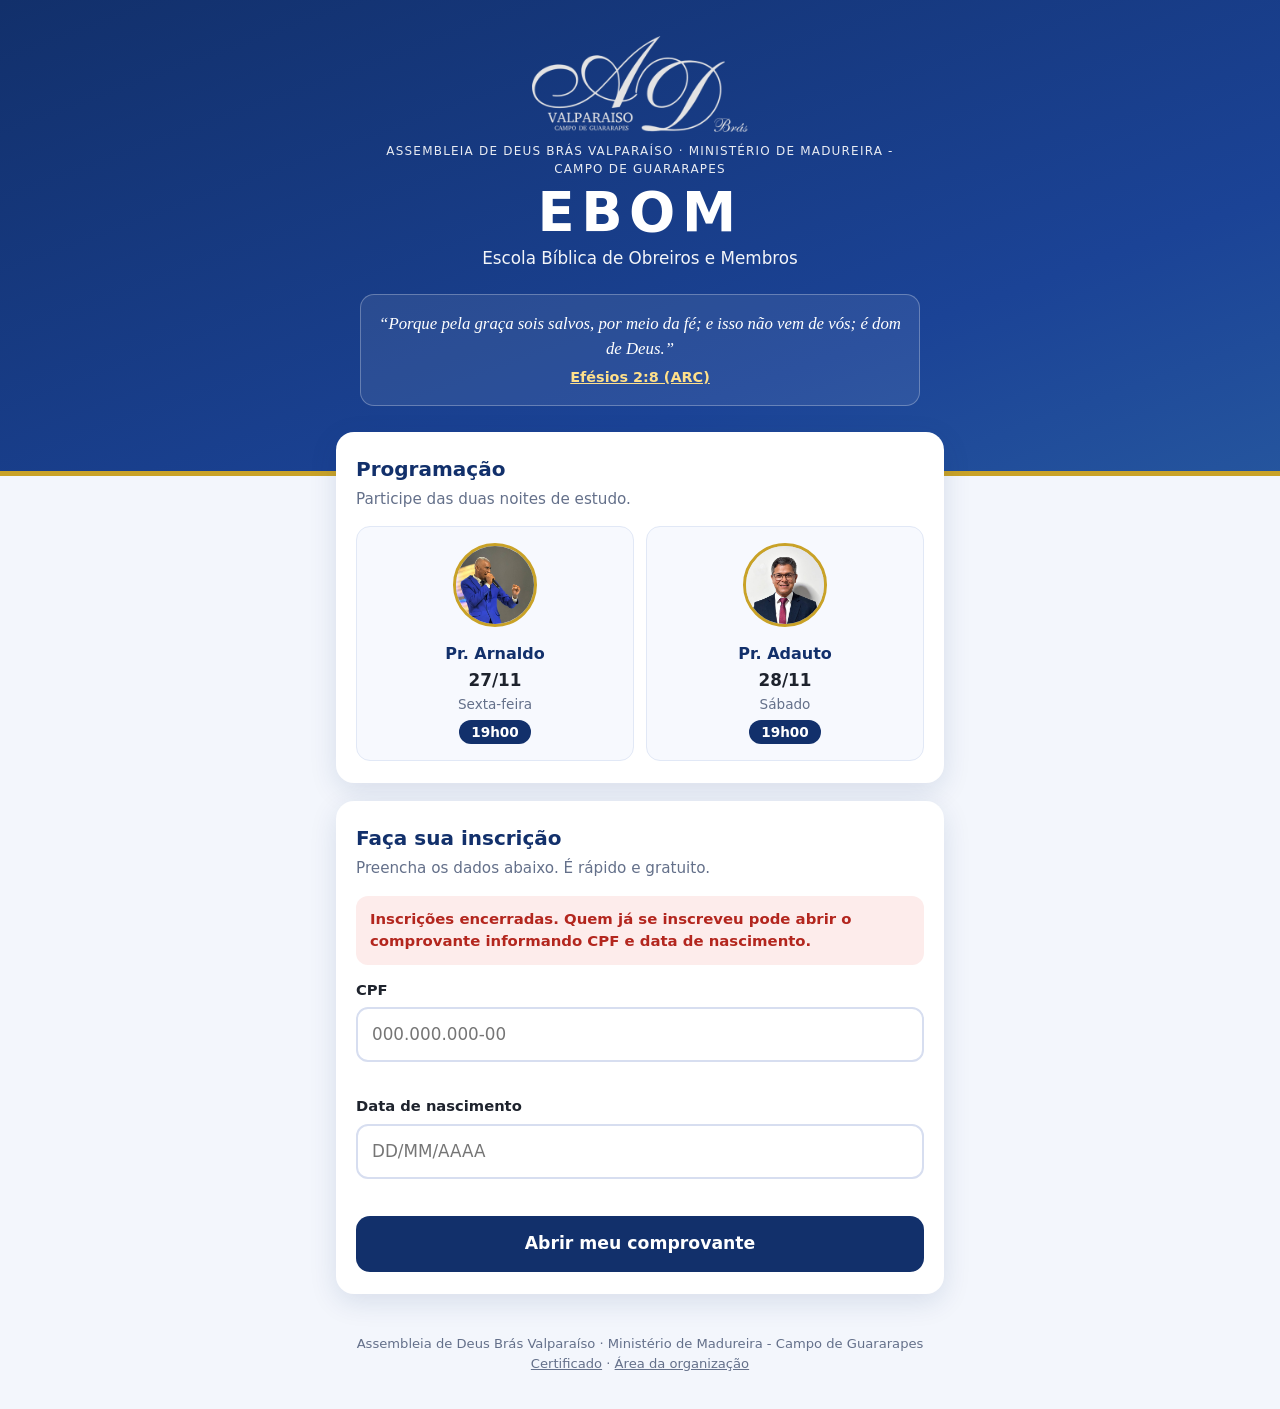
==== commit fcbc7a0f: "Presença por QR Code (27 e 28/11), certificado em PDF e colunas de presença no relatório Co-Authored" ====
--- a/index.html
+++ b/index.html
@@ -80,7 +80,7 @@
 
 <footer>
   <span id="fRodape"></span><br>
-  <a href="admin.html">Área da organização</a>
+  <a href="certificado.html">Certificado</a> · <a href="admin.html">Área da organização</a>
 </footer>
 
 <script src="config.js"></script>
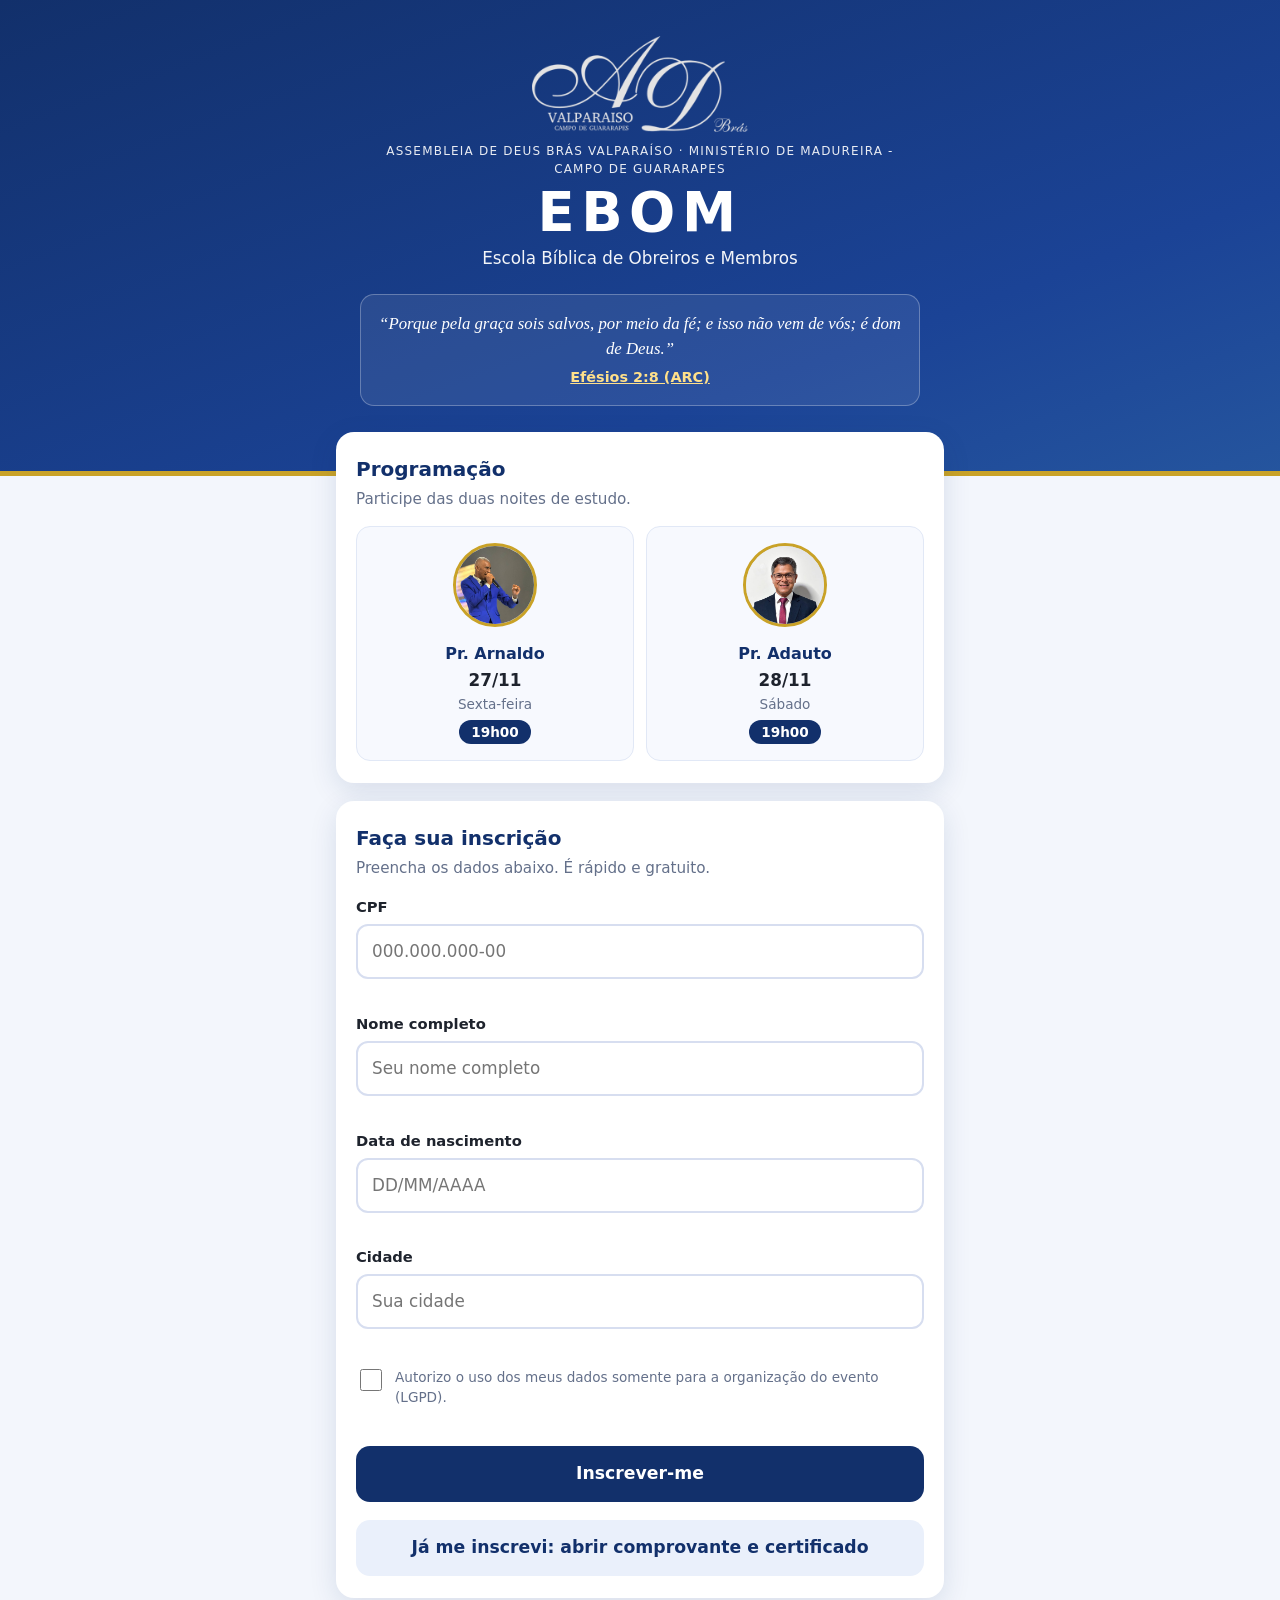
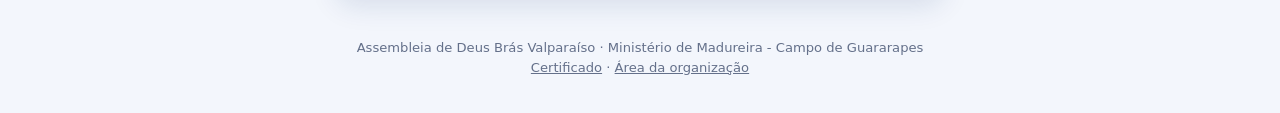
==== commit 2aea73da: "Inscrições reabertas; 'Já me inscrevi' abre comprovante e, após o evento, o certificado Co-Authored-" ====
--- a/index.html
+++ b/index.html
@@ -64,6 +64,7 @@
 
       <div class="alerta erro hidden" id="erroGeral"></div>
       <button class="btn" id="btnEnviar" type="submit">Inscrever-me</button>
+      <button class="btn claro" id="btnModo" type="button">Já me inscrevi: abrir comprovante e certificado</button>
     </form>
   </section>
 
@@ -74,6 +75,7 @@
     <div class="resumo" id="resResumo"></div>
     <button class="btn ouro" id="btnAbrir" type="button">📄 Abrir comprovante (PDF)</button>
     <button class="btn claro" id="btnBaixar" type="button">⬇ Baixar comprovante</button>
+    <button class="btn ouro hidden" id="btnCert" type="button">🎓 Gerar certificado (PDF)</button>
     <button class="btn claro" id="btnNova" type="button">Nova inscrição</button>
   </section>
 </main>
@@ -131,6 +133,19 @@
   }
   prazo(); setInterval(prazo, 30000);
 
+  /* ---- "Já me inscrevi": só CPF + data de nascimento (comprovante e, liberado, certificado) ---- */
+  let modoBusca = false;
+  function aplicaModo(){
+    const so = modoBusca || (encerrado() && !legado);
+    $('cNome').classList.toggle('hidden', so); $('cResto').classList.toggle('hidden', so);
+    $('btnEnviar').textContent = so ? 'Abrir meu comprovante' : 'Inscrever-me';
+    $('btnModo').textContent = modoBusca ? 'Voltar para a inscrição' : 'Já me inscrevi: abrir comprovante e certificado';
+    $('btnModo').classList.toggle('hidden', encerrado() && !legado);
+    $('erroGeral').classList.add('hidden');
+  }
+  $('btnModo').onclick = ()=>{ modoBusca = !modoBusca; aplicaModo(); };
+  aplicaModo();
+
   /* ---- máscara e verificação do CPF ---- */
   const cpf = $('cpf');
   cpf.addEventListener('input', ()=>{ cpf.value = X.fmtCpf(cpf.value); dica('dCpf',''); cpf.classList.remove('invalido'); });
@@ -154,7 +169,7 @@
     ev.preventDefault();
     $('erroGeral').classList.add('hidden');
     let ok = true;
-    if (encerrado() && !legado) return comprovanteSo();
+    if (modoBusca || (encerrado() && !legado)) return comprovanteSo();
     const v = { cpf:X.onlyDigits(cpf.value), nome:X.limpa($('nome').value), nascimento:nascIso(), cidade:X.limpa($('cidade').value) };
     ['dCpf','dNome','dNasc','dCidade','dLgpd'].forEach(i=>dica(i,''));
     if (!X.validaCpf(v.cpf))            { dica('dCpf','Informe um CPF válido.','erro',cpf); ok=false; }
@@ -175,7 +190,7 @@
       await mostrarResultado(r.registro, r.jaCadastrado);
     } catch(e){
       const g = $('erroGeral'); g.textContent = 'Sem conexão com o servidor. Verifique a internet e tente novamente.'; g.classList.remove('hidden');
-    } finally { btn.disabled = false; btn.textContent = encerrado() ? 'Abrir meu comprovante' : 'Inscrever-me'; }
+    } finally { btn.disabled = false; aplicaModo(); }
   });
 
   /* ---- após o encerramento: só CPF + data de nascimento ---- */
@@ -190,12 +205,12 @@
     const g = $('erroGeral');
     try {
       const r = await X.Api.call({acao:'comprovante', cpf:c, nascimento:n});
-      if (!r.ok && r.erro === 'Ação desconhecida.') { legado = true; $('cNome').classList.remove('hidden'); $('cResto').classList.remove('hidden'); g.textContent = 'Preencha também nome e cidade para abrir o comprovante.'; g.classList.remove('hidden'); return; }
+      if (!r.ok && r.erro === 'Ação desconhecida.') { legado = true; modoBusca = false; $('cNome').classList.remove('hidden'); $('cResto').classList.remove('hidden'); g.textContent = 'Preencha também nome e cidade para abrir o comprovante.'; g.classList.remove('hidden'); return; }
       if (!r.ok) { g.textContent = r.erro || 'Não foi possível abrir o comprovante.'; g.classList.remove('hidden'); return; }
       await mostrarResultado(r.registro, true);
     } catch(e){
       g.textContent = 'Sem conexão com o servidor. Verifique a internet e tente novamente.'; g.classList.remove('hidden');
-    } finally { btn.disabled = false; btn.textContent = 'Abrir meu comprovante'; }
+    } finally { btn.disabled = false; aplicaModo(); }
   }
 
   async function mostrarResultado(reg, ja){
@@ -217,11 +232,25 @@
       if (window.matchMedia('(pointer:fine)').matches) abrir();
     } catch(e){ const g=$('resTexto'); g.textContent='Inscrição registrada, mas não foi possível gerar o PDF agora. Tente novamente com internet.'; }
     $('btnBaixar').dataset.nome = `Comprovante-EBOM-${reg.protocolo}.pdf`;
-  }
+    // certificado: só depois do último dia, para quem tem presença registrada
+    regAtual = reg;
+    const libera = Date.now() >= new Date(window.EBOM_CONFIG.CERT_LIBERA_EM).getTime();
+    $('btnCert').classList.toggle('hidden', !(ja && libera && (reg.p27 || reg.p28)));
+  }
+  let regAtual = null, docCert = null;
+  $('btnCert').onclick = async ()=>{
+    if (!regAtual) return; const b = $('btnCert'); b.disabled = true; const t = b.textContent; b.textContent = 'Gerando…';
+    try {
+      docCert = await X.gerarCertificado(regAtual);
+      const w = window.matchMedia('(pointer:fine)').matches ? window.open(docCert.output('bloburl'),'_blank') : null;
+      if (!w) docCert.save(`Certificado-EBOM-${regAtual.protocolo}.pdf`);
+    } catch(e){ const g=$('resTexto'); g.textContent='Não foi possível gerar o certificado agora. Tente novamente com internet.'; }
+    finally { b.disabled = false; b.textContent = t; }
+  };
   function abrir(){ if(!docAtual) return; const w = window.open(docAtual.output('bloburl'),'_blank'); if(!w) baixar(); }
   function baixar(){ if(docAtual) docAtual.save($('btnBaixar').dataset.nome || 'Comprovante-EBOM.pdf'); }
   $('btnAbrir').onclick = abrir; $('btnBaixar').onclick = baixar;
-  $('btnNova').onclick = ()=>{ $('form').reset(); ['dCpf','dNome','dNasc','dCidade','dLgpd'].forEach(i=>dica(i,'')); $('resCard').classList.add('hidden'); $('formCard').classList.remove('hidden'); docAtual=null; window.scrollTo({top:0}); };
+  $('btnNova').onclick = ()=>{ $('form').reset(); ['dCpf','dNome','dNasc','dCidade','dLgpd'].forEach(i=>dica(i,'')); $('resCard').classList.add('hidden'); $('formCard').classList.remove('hidden'); docAtual=null; regAtual=null; $('btnCert').classList.add('hidden'); aplicaModo(); window.scrollTo({top:0}); };
   const esc = (s)=>String(s).replace(/[&<>"]/g,c=>({'&':'&amp;','<':'&lt;','>':'&gt;','"':'&quot;'}[c]));
 })();
 </script>
